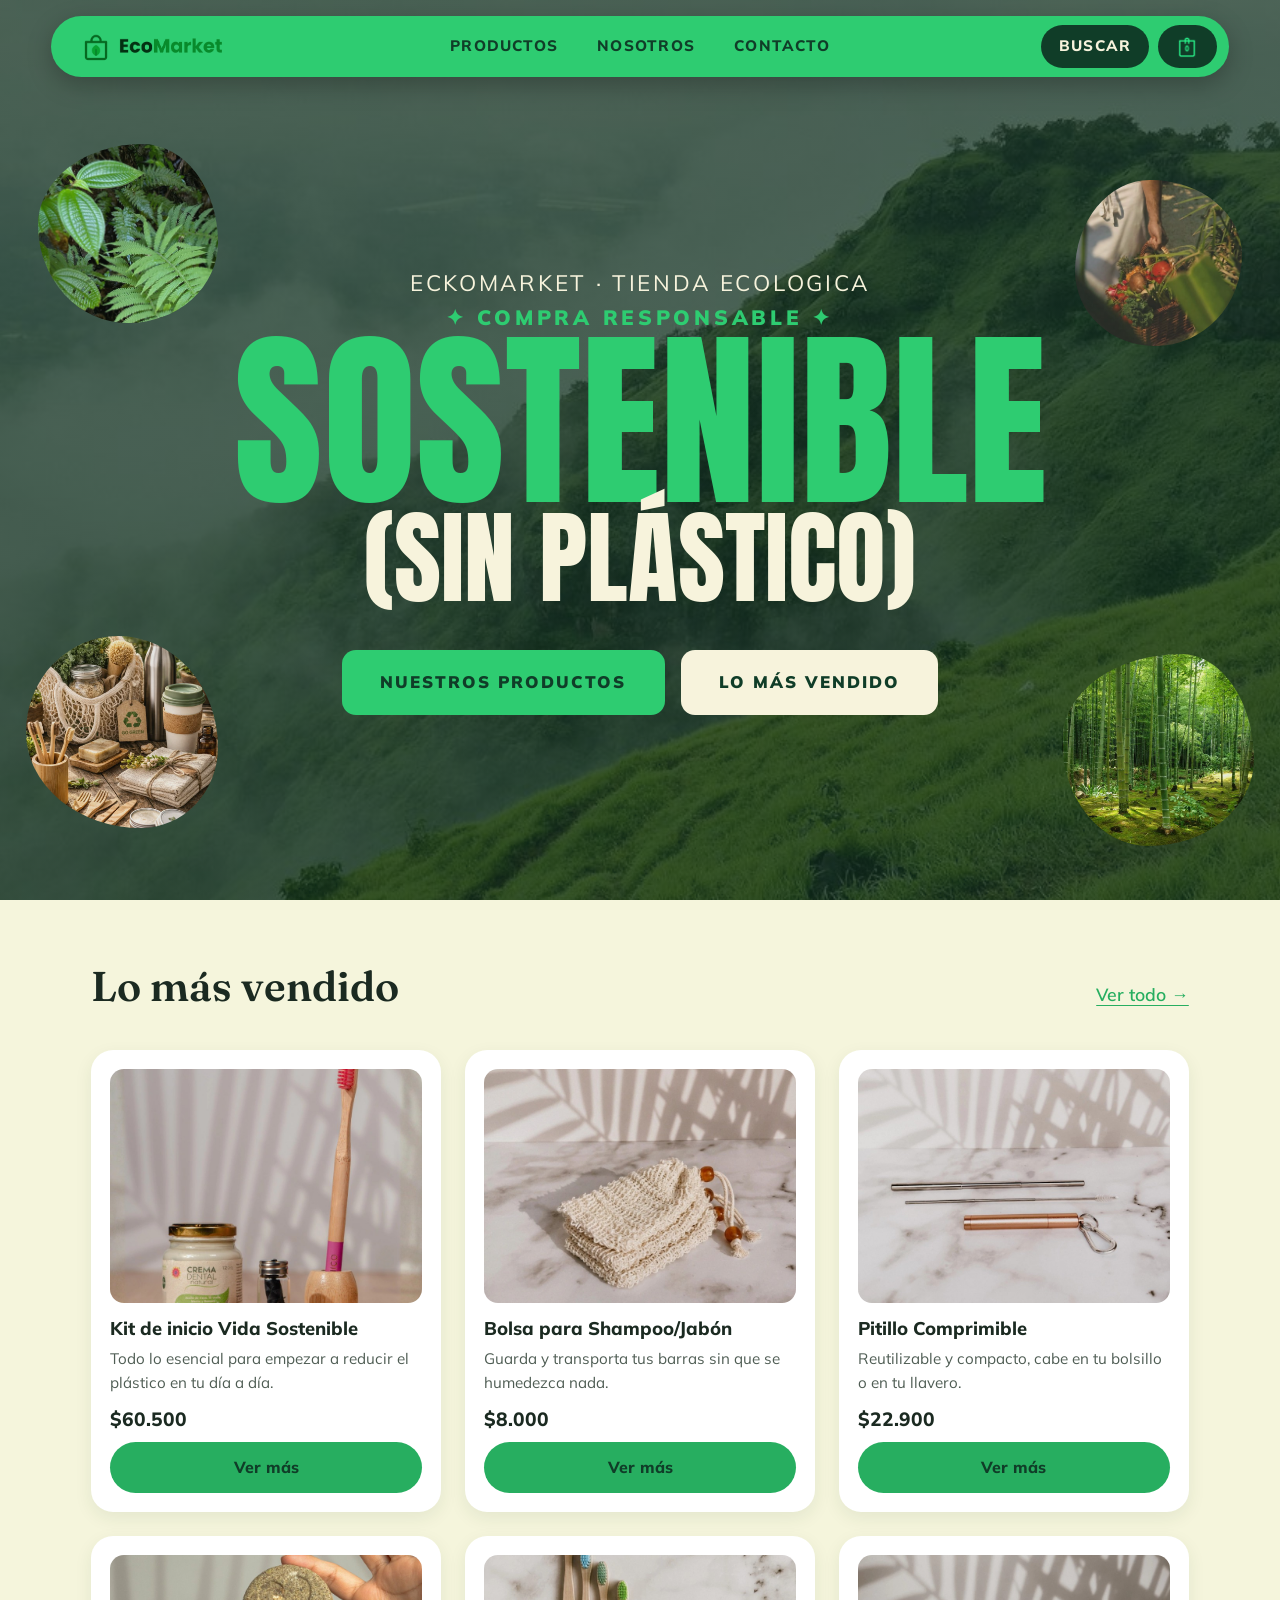
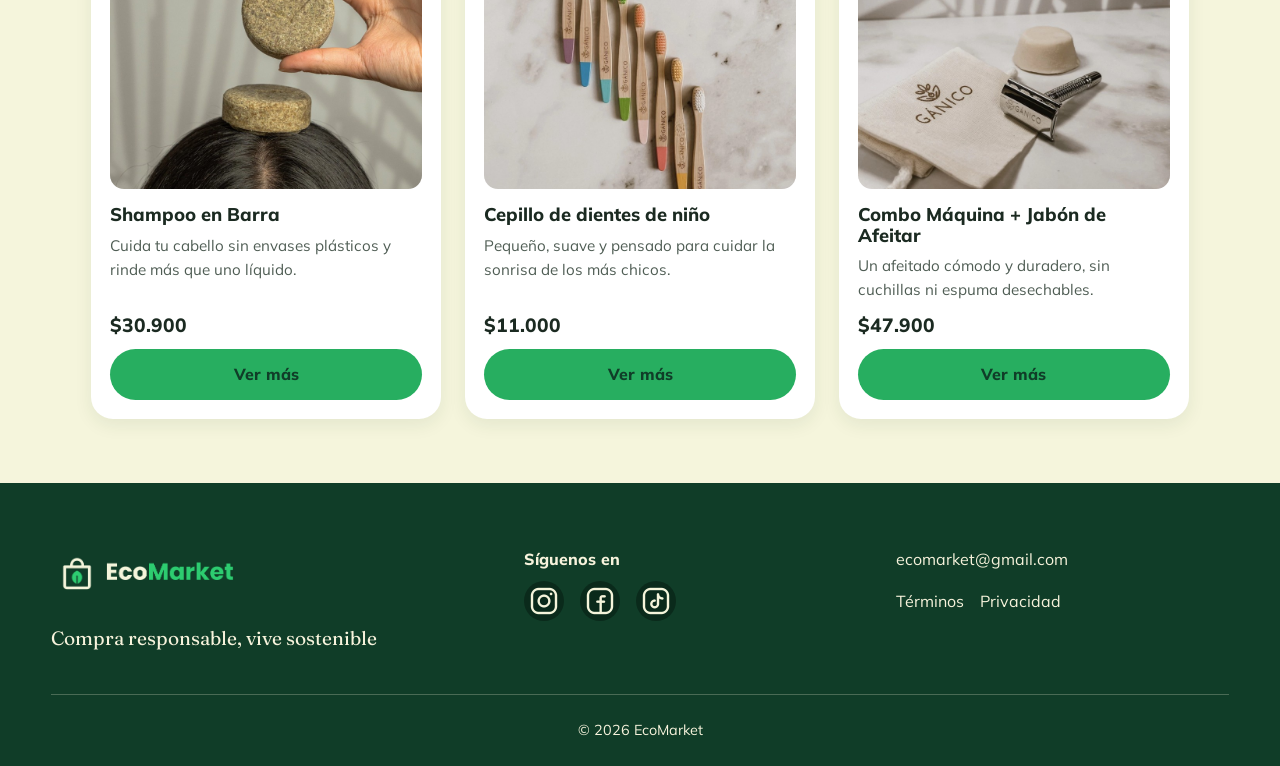
==== index.html @ 21a367a2 "feat: vinculacion repositorio con carpeta local" ====
<!DOCTYPE html>
<html lang="es">
<head>
    <meta charset="UTF-8">
    <meta name="viewport" content="width=device-width, initial-scale=1.0">
    <title>Ecomarket</title>
    <link rel="stylesheet" href="css/main.css">
</head>
<body>
    <header>
        <a href="index.html" class="logo">
            <img src="img/icons/logo-color.jpg" alt="Eckomarket-inicio"></a>
        <nav>
            <ul>
                <li><a href="views/productos.html">Productos</a></li>
                <li><a href="views/sobre-nosotros.html">Nosotros</a></li>
                <li><a href="views/contacto.html">Contacto</a></li>
                <li><a href="views/productos.html#buscar">Buscar</a></li>
                <li><a href="views/carrito.html"><img src="img/icons/bolsa_verde.png" alt="Carrito"></a></li>
            </ul>
        </nav>    
    </header>

    <main>
        <section class="hero">
            <span class="blob1"></span>
            <span class="blob2"></span>
            <span class="blob3"></span>
            <span class="blob4"></span>

            <div class="hero_contenido">
                <p class="hero_descrip">Eckomarket · tienda ecologica</p>
                <P class="hero_cons">✦ compra responsable ✦</p>
                <h1 class="hero_titulo">Sostenible</h1>
                <p class="hero_afirm">(Sin plástico)</p>
                <div class="hero_botones">
                    <a href="views/productos.html " class="boton-verde" >nuestros productos</a>
                    <a href="#vendidos" class="boton_beige">lo más vendido</a>
                </div>
            </div>
        </section>

        <section class="vendidos" id="vendidos">
            <div class="vendidos_cabecera">
                <h2>Lo más vendido</h2>
                <a href="views/productos.html">Ver todo →</a>
            </div>
            <ul class="vendidos_lista">
                <li>
                    <article class="tarjeta">
                        <img src="img/productos/kit-vida-sostenible.jpg" alt="Kit de inicio Vida Sostenible con productos reutilizables">
                        <h3>Kit de inicio Vida Sostenible</h3>
                        <p>Todo lo esencial para empezar a reducir el plástico en tu día a día.</p>
                        <p class="tarjeta_precio">$60.500</p>
                        <a href="#">Ver más</a>
                    </article>
                </li>

                <li>
                    <article class="tarjeta">
                        <img src="img/productos/bolsa-shampoo-jabon.jpg" alt="Bolsa para shampoo y jabón en barra">
                        <h3>Bolsa para Shampoo/Jabón</h3>
                        <p>Guarda y transporta tus barras sin que se humedezca nada.</p>
                        <p class="tarjeta_precio">$8.000</p>
                        <a href="#">Ver más</a>
                    </article>
                </li>

                <li>
                    <article class="tarjeta">
                        <img src="img/productos/pitillo-comprimible.jpg" alt="Pitillo comprimible reutilizable">
                        <h3>Pitillo Comprimible</h3>
                        <p>Reutilizable y compacto, cabe en tu bolsillo o en tu llavero.</p>
                        <p class="tarjeta_precio">$22.900</p>
                        <a href="#">Ver más</a>
                    </article>
                </li>

                <li>
                    <article class="tarjeta">
                        <img src="img/productos/shampoo-barra.jpg" alt="Shampoo en barra">
                        <h3>Shampoo en Barra</h3>
                        <p>Cuida tu cabello sin envases plásticos y rinde más que uno líquido.</p>
                        <p class="tarjeta_precio">$30.900</p>
                        <a href="#">Ver más</a>
                    </article>
                </li>

                <li>
                    <article class="tarjeta">
                        <img src="img/productos/cepillo-nino.jpg" alt="Cepillo de dientes para niño">
                        <h3>Cepillo de dientes de niño</h3>
                        <p>Pequeño, suave y pensado para cuidar la sonrisa de los más chicos.</p>
                        <p class="tarjeta_precio">$11.000</p>
                        <a href="#">Ver más</a>
                    </article>
                </li>

                <li>
                    <article class="tarjeta">
                        <img src="img/productos/combo-afeitar.jpg" alt="Máquina de afeitar y jabón de afeitar">
                        <h3>Combo Máquina + Jabón de Afeitar</h3>
                        <p>Un afeitado cómodo y duradero, sin cuchillas ni espuma desechables.</p>
                        <p class="tarjeta_precio">$47.900</p>
                        <a href="#">Ver más</a>
                    </article>
                </li>
            </ul>
        </section>
    </main>


<footer>
    <div class="footer_marca">
        <a href="index.html" class="footer_logo">
            <img src="img/icons/logo-claro.jpg" alt="EcoMarket, inicio">
        </a>
        <p class="footer_titulo">Compra responsable, vive sostenible</p>
    </div>

    <div class="footer_redes">
        <p>Síguenos en</p>
        <ul>
            <li><a href="https://www.instagram.com/"><img src="img/icons/instagram.jpg" alt="Instagram"></a></li>
            <li><a href="https://www.facebook.com/"><img src="img/icons/facebook.jpg" alt="Facebook"></a></li>
            <li><a href="https://www.tiktok.com/es/"><img src="img/icons/tiktok.jpg" alt="TikTok"></a></li>
        </ul>
    </div>

    <div class="footer_contacto">
        <a href="mailto:ecomarket@gmail.com">ecomarket@gmail.com</a>
        <ul>
            <li><a href="#">Términos</a></li>
            <li><a href="#">Privacidad</a></li>
        </ul>
    </div>

    <p class="footer_derechos">© 2026 EcoMarket</p>
</footer>

</body>
</html>
---- css/main.css ----
@import url("https://fonts.googleapis.com/css2?family=Anton&family=Fraunces:opsz,wght@9..144,600&family=Mulish:wght@400;600;800;900&display=swap");
@import url("layout.css");
@import url("components.css");
@import url("animations.css");

:root {
    --c-verde: #2ecc71;
    --c-verde-medio: #27ae60;
    --c-bosque: #103d28;
    --c-beige: #f5f5dc;
    --c-marfil: #f7f3dc;
    --c-blanco: #ffffff;
    --c-texto: #1b2a21;
    --c-texto-suave: #4f5d54;

    --f-display: "Anton", Impact, sans-serif;
    --f-titulos: "Fraunces", Georgia, serif;
    --f-cuerpo: "Mulish", "Segoe UI", Arial, sans-serif;

    --espacio-1: 0.5rem;
    --espacio-2: 1rem;
    --espacio-3: 1.5rem;
    --espacio-4: 2.5rem;
    --espacio-5: 4rem;
    --margen-pagina: clamp(1rem, 4vw, 4rem);
    --ancho-max: 1200px;

    --transicion: 0.25s ease;
}

*,
*::before,
*::after {
    box-sizing: border-box;
    margin: 0;
    padding: 0;
}

html {
    scroll-behavior: smooth;
}

img {
    display: block;
    max-width: 100%;
}

ul {
    list-style: none;
}

a {
    color: inherit;
    text-decoration: none;
}

body {
    font-family: var(--f-cuerpo);
    font-size: 1rem;
    line-height: 1.6;
    color: var(--c-texto);
    background: var(--c-beige);
}

h1,
h2,
h3 {
    line-height: 1.1;
}

h2 {
    font-family: var(--f-titulos);
    font-size: clamp(1.8rem, 4vw, 2.6rem);
    font-weight: 600;
}

h3 {
    font-size: 1.15rem;
    font-weight: 800;
}

a:focus-visible {
    outline: 3px solid var(--c-verde);
    outline-offset: 3px;
}

@media (prefers-reduced-motion: reduce) {
    html {
        scroll-behavior: auto;
    }

    * {
        transition: none !important;
    }
}
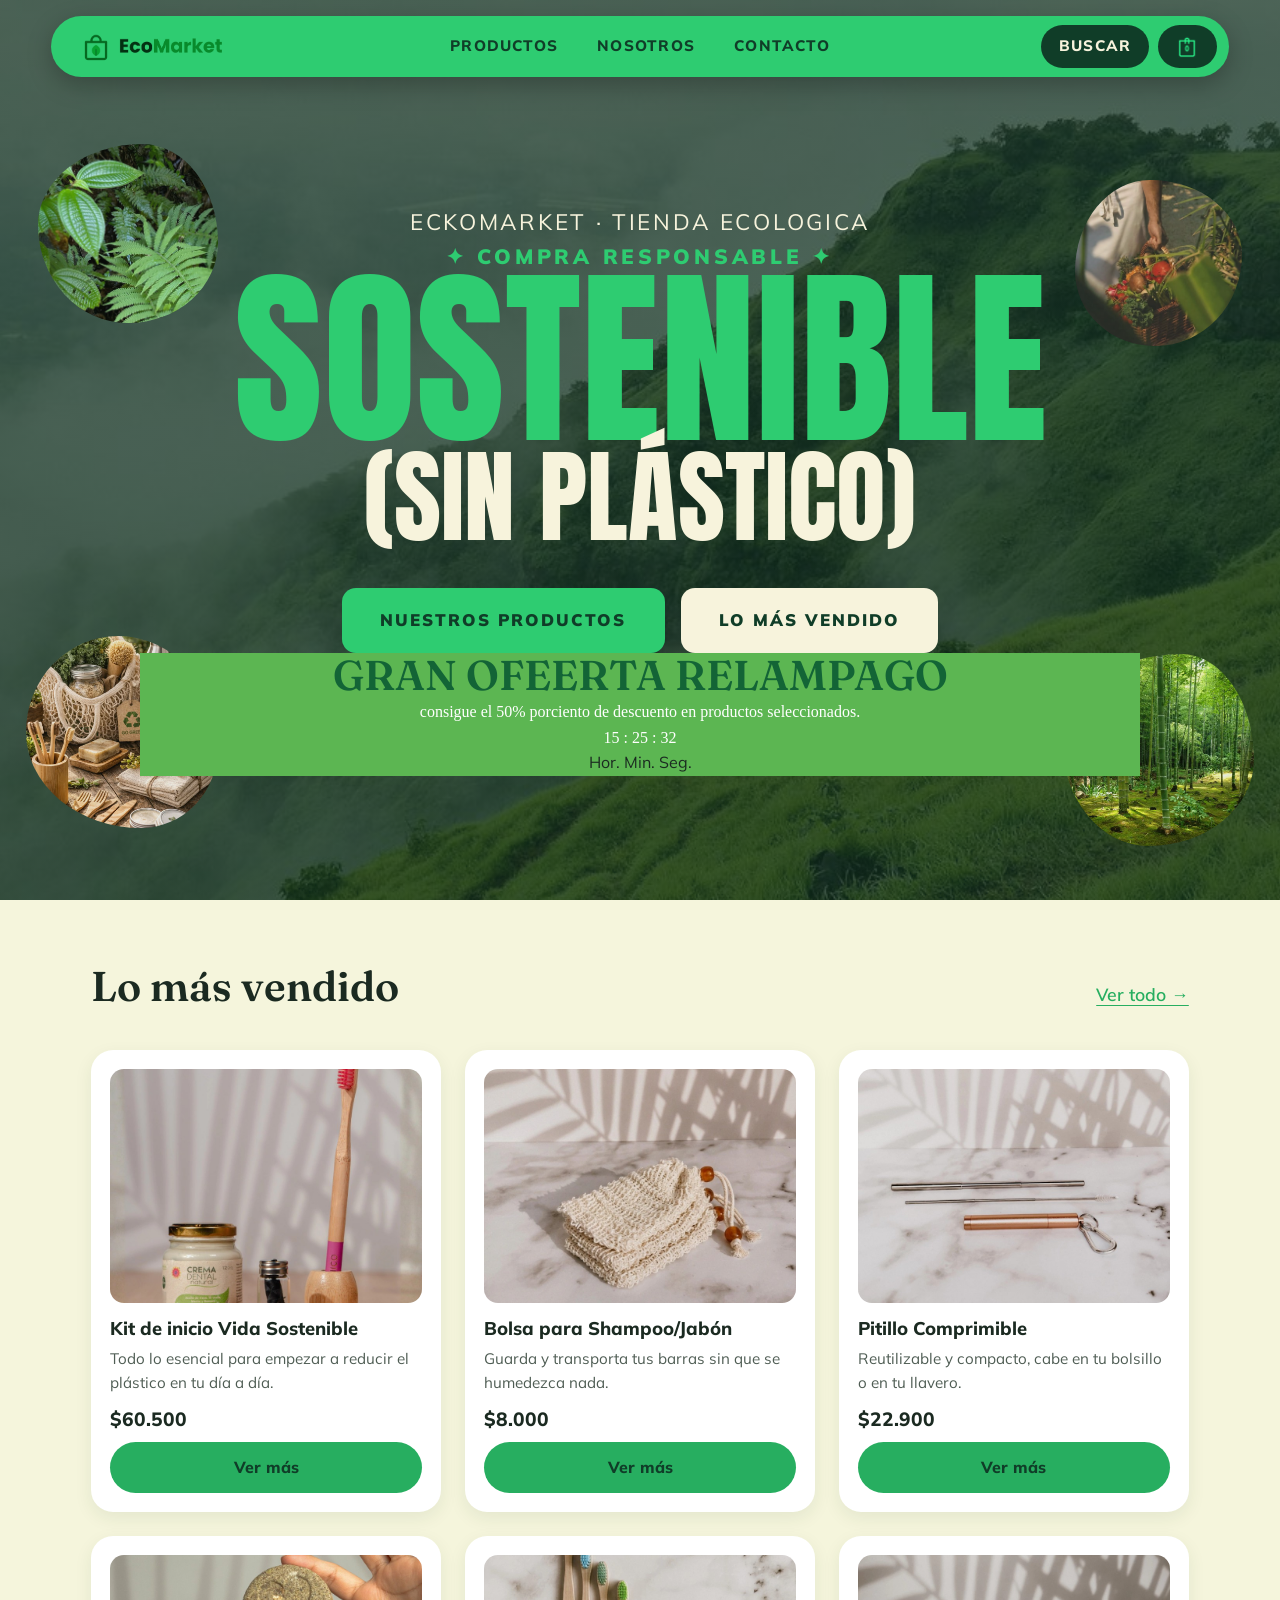
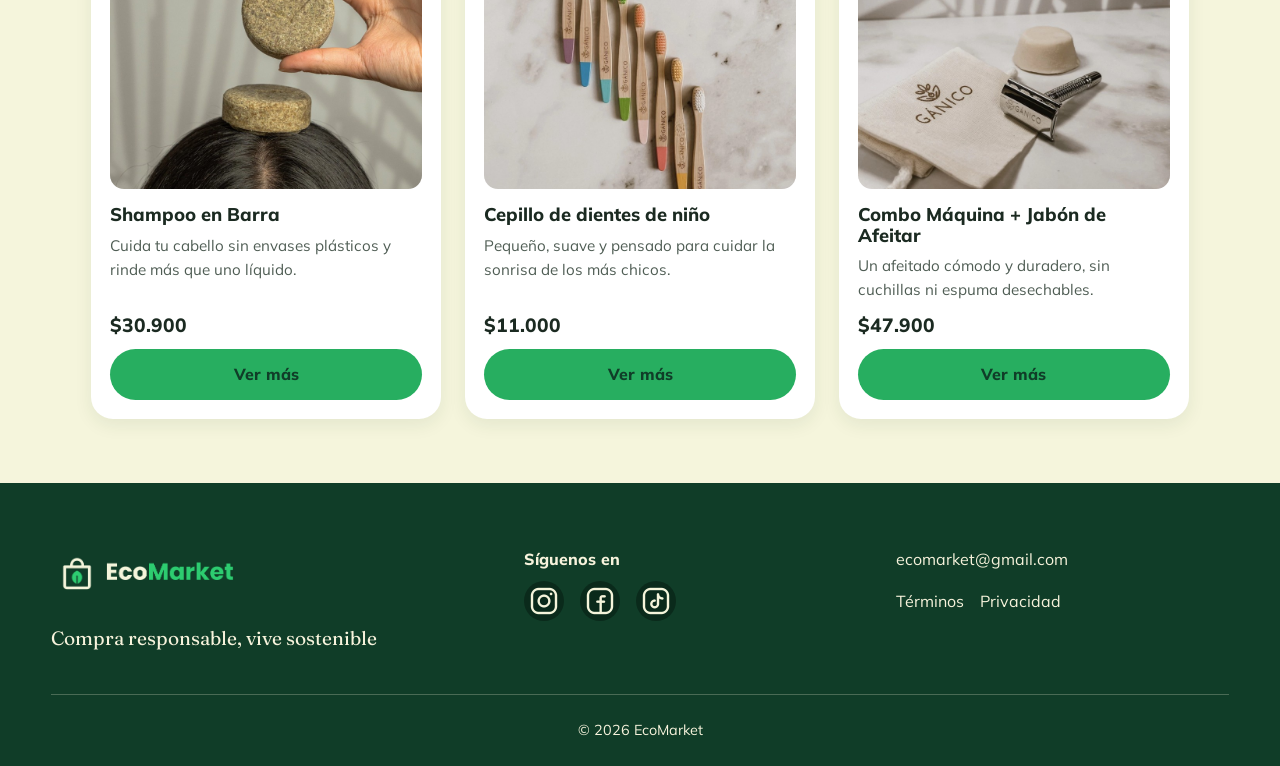
==== commit 4b5aa89e: "desarrollo examen" ====
--- a/index.html
+++ b/index.html
@@ -21,7 +21,10 @@
         </nav>    
     </header>
 
+
+
     <main>
+        
         <section class="hero">
             <span class="blob1"></span>
             <span class="blob2"></span>
@@ -37,8 +40,21 @@
                     <a href="views/productos.html " class="boton-verde" >nuestros productos</a>
                     <a href="#vendidos" class="boton_beige">lo más vendido</a>
                 </div>
+                    
+                    <div class="oferta">
+                        <h2 class="oferta_titulo">GRAN OFEERTA RELAMPAGO </h2>
+                        <p class="texto_oferta">consigue el 50% porciento de descuento en productos seleccionados.</p>
+                        <p class="hora_oferta"> 15 : 25 : 32</p>
+                        <p class="tiempo_oferta"> Hor. Min. Seg.</p>
+                    </div>    
             </div>
         </section>
+
+
+
+
+        
+
 
         <section class="vendidos" id="vendidos">
             <div class="vendidos_cabecera">
